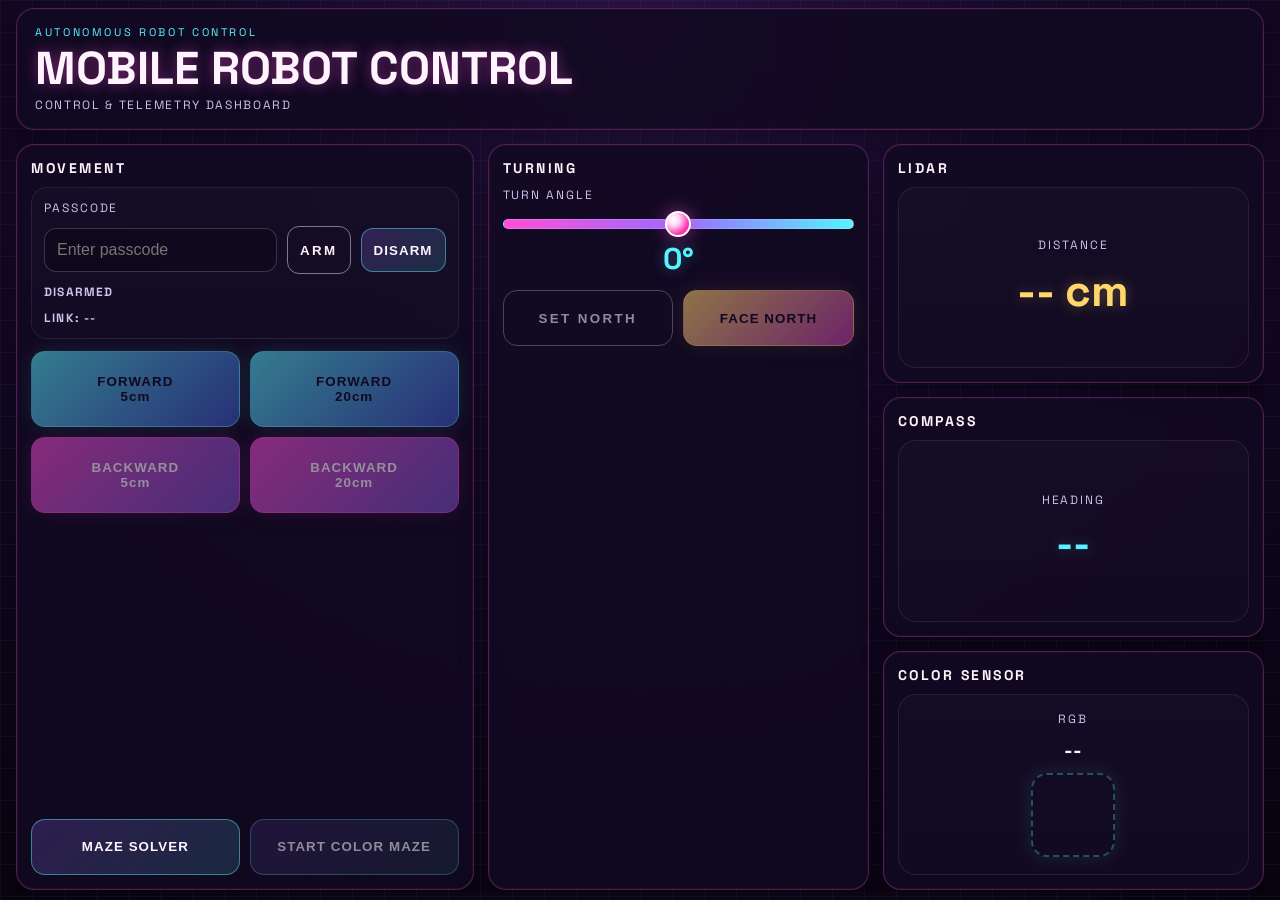
==== data/esp/index.html @ e4e3f755 "Reorganize data/esp UI and mapping JS into clear subfolders (common/pages + mapping core/scan/match/" ====
﻿<!DOCTYPE html>
<html lang="en">
  <head>
    <meta charset="UTF-8" />
    <title>Mobile Robot Control</title>
    <meta
      name="viewport"
      content="width=device-width, initial-scale=1, maximum-scale=1, user-scalable=no, viewport-fit=cover"
    />
    <link
      rel="icon"
      type="image/svg+xml"
      href="data:image/svg+xml,%3Csvg%20xmlns%3D%27http%3A%2F%2Fwww.w3.org%2F2000%2Fsvg%27%20viewBox%3D%270%200%20100%20100%27%3E%3Crect%20width%3D%27100%27%20height%3D%27100%27%20rx%3D%2720%27%20fill%3D%27%2307030f%27%2F%3E%3Ctext%20x%3D%2750%27%20y%3D%2764%27%20font-size%3D%2756%27%20text-anchor%3D%27middle%27%3E%F0%9F%A4%96%3C%2Ftext%3E%3C%2Fsvg%3E"
    />
    <link rel="stylesheet" type="text/css" href="style.css" />
    <script src="js/pages/script.js" defer></script>
  </head>
  <body>
    <div class="app">
      <header class="top">
        <div>
          <div class="tag">AUTONOMOUS ROBOT CONTROL</div>
          <h1>MOBILE ROBOT CONTROL</h1>
          <div class="sub">control & telemetry dashboard</div>
        </div>
      </header>

      <main class="grid">
        <section class="panel drive">
          <h2>Movement</h2>
          <div class="auth-panel">
            <div class="mini-label">PASSCODE</div>
            <div class="auth-row">
              <input
                id="passcodeInput"
                class="auth-input"
                type="password"
                inputmode="numeric"
                autocomplete="off"
                placeholder="Enter passcode"
              />
              <button class="button button-outline button-small" onclick="armRobot()">ARM</button>
              <button class="button button-secondary button-small" onclick="disarmRobot()">DISARM</button>
            </div>
            <div id="authStatus" class="auth-status">DISARMED</div>
            <div id="linkStatus" class="auth-status">LINK: --</div>
          </div>
          <div class="container">
            <button class="button fwd" data-requires-arm="1" onclick="forwards5()">FORWARD<br />5cm</button>
            <button class="button fwd" data-requires-arm="1" onclick="forwards20()">FORWARD<br />20cm</button>
            <button class="button back" data-requires-arm="1" onclick="backwards5()">BACKWARD<br />5cm</button>
            <button class="button back" data-requires-arm="1" onclick="backwards20()">BACKWARD<br />20cm</button>
          </div>
          <div class="utility-actions">
            <button class="button button-secondary" onclick="openMazeSolver()">MAZE SOLVER</button>
            <button class="button button-secondary" data-requires-arm="1" onclick="solveMaze()">START COLOR MAZE</button>
          </div>
        </section>

        <section class="panel turn">
          <h2>Turning</h2>
          <label class="label" for="compassSlider">Turn Angle</label>
          <input
            type="range"
            min="-360"
            max="360"
            step="5"
            id="compassSlider"
            oninput="updateCompass(this.value)"
            onchange="sendCompassValue(this.value)"
            value="0"
          />
          <div id="compassValue">0Â°</div>

          <div class="north-container">
            <button class="button button-outline" data-requires-arm="1" onclick="setNorth()">SET NORTH</button>
            <button class="button button-primary" data-requires-arm="1" onclick="faceNorth()">FACE NORTH</button>
          </div>
        </section>

        <section class="panel sensor">
          <h2>Lidar</h2>
          <div class="readout">
            <div class="mini-label">DISTANCE</div>
            <div id="lidarValue">-- cm</div>
            <div id="lidarWarning" class="warning hidden">Warning!</div>
          </div>
        </section>

        <section class="panel sensor">
          <h2>Compass</h2>
          <div class="readout">
            <div class="mini-label">HEADING</div>
            <div id="compassWebValue">--</div>
          </div>
        </section>

        <section class="panel sensor">
          <h2>Color Sensor</h2>
          <div class="readout">
            <div class="mini-label">RGB</div>
            <div id="colorValue">--</div>
            <div id="colorSwatch" class="color-swatch"></div>
          </div>
        </section>
      </main>
    </div>
  </body>
</html>
---- data/esp/style.css ----
@import url("https://fonts.googleapis.com/css2?family=Space+Grotesk:wght@400;600;700&display=swap");

:root {
  --bg1: #07030f;
  --bg2: #170a2b;
  --panel: rgba(18, 10, 34, 0.88);
  --line: rgba(255, 255, 255, 0.08);

  --pink: #ff4fd8;
  --hot: #ff2fa8;
  --cyan: #58f3ff;
  --purple: #9b6bff;
  --yellow: #ffd76a;
  --text: #fff4fd;
  --muted: #cfc2eb;
  --danger: #ff5f87;

  --gap: clamp(8px, 1.2vw, 14px);
  --pad: clamp(10px, 1.2vw, 14px);
  --radius: 18px;

  /* iOS safe areas */
  --safe-top: env(safe-area-inset-top, 0px);
  --safe-right: env(safe-area-inset-right, 0px);
  --safe-bottom: env(safe-area-inset-bottom, 0px);
  --safe-left: env(safe-area-inset-left, 0px);
}

* {
  box-sizing: border-box;
}

html,
body {
  margin: 0;
  min-height: 100%;
  font-family: "Space Grotesk", "Segoe UI", sans-serif;
  color: var(--text);
  -webkit-text-size-adjust: 100%;
  background:
    linear-gradient(rgba(255,255,255,.03) 1px, transparent 1px),
    linear-gradient(90deg, rgba(255,255,255,.03) 1px, transparent 1px),
    radial-gradient(circle at top, #2a1244 0%, var(--bg2) 35%, var(--bg1) 100%);
  background-size: 32px 32px, 32px 32px, auto;
  scrollbar-width: none; /* Firefox: hide page scrollbars */
}

body {
  overflow-x: hidden;
  min-height: 100svh;
  height: 100dvh;
  overflow-y: hidden; /* keep one scroll container (main grid) */
}
body::-webkit-scrollbar { width: 0; height: 0; } /* WebKit: hide page scrollbars */

/* Maze page: fixed one-screen dashboard (no page scroll). */
body.page-maze {
  height: 100dvh;
  min-height: 100svh;
  overflow: hidden;
}
body.page-maze .app {
  height: 100dvh;
  min-height: 100svh;
}

.app {
  width: calc(100vw - 16px);
  margin: 0 auto;
  padding:
    calc(8px + var(--safe-top))
    calc(8px + var(--safe-right))
    calc(8px + var(--safe-bottom))
    calc(8px + var(--safe-left));
  min-height: 100svh;
  height: 100%;
  display: flex;
  flex-direction: column;
}

.top,
.panel {
  background: var(--panel);
  border: 1px solid rgba(255, 79, 216, 0.28);
  border-radius: var(--radius);
  box-shadow:
    0 12px 28px rgba(0, 0, 0, 0.35),
    inset 0 0 0 1px rgba(255, 255, 255, 0.03);
  backdrop-filter: blur(8px);
}

.top {
  padding: 16px 18px;
  margin-bottom: var(--gap);
  position: relative;
  overflow: hidden;
}

.tag,
.sub,
h1,
h2 {
  margin: 0;
}

.tag {
  color: var(--cyan);
  font-size: 11px;
  letter-spacing: .24em;
  margin-bottom: 6px;
}

h1 {
  font-size: clamp(26px, 4.5vw, 46px);
  line-height: 1;
  text-shadow: 0 0 14px rgba(255, 79, 216, 0.45);
}

.sub {
  margin-top: 6px;
  color: var(--muted);
  text-transform: uppercase;
  letter-spacing: .14em;
  font-size: 12px;
}

.grid {
  flex: 1;
  min-height: 0;
  display: grid;
  gap: var(--gap);
  grid-template-columns: 1.2fr 1fr 1fr;
  grid-template-areas:
    "drive turn lidar"
    "drive turn compass"
    "drive turn color";
  grid-template-rows: repeat(3, minmax(0, 1fr));
  overflow: auto;
  -webkit-overflow-scrolling: touch;
  overscroll-behavior: contain;
  padding-bottom: 2px;
  scrollbar-width: none; /* Firefox: hide scrollbars */
}
.grid::-webkit-scrollbar { width: 0; height: 0; }

.drive { grid-area: drive; }
.turn { grid-area: turn; }
/* Main dashboard uses fixed panel ordering. Maze page assigns areas via explicit classes. */
.grid:not(.maze-grid) > .panel:nth-child(3) { grid-area: lidar; }
.grid:not(.maze-grid) > .panel:nth-child(4) { grid-area: compass; }
.grid:not(.maze-grid) > .panel:nth-child(5) { grid-area: color; }

.panel {
  padding: var(--pad);
  display: flex;
  flex-direction: column;
  min-height: 0;
  min-width: 0;
}

h2 {
  font-size: 14px;
  letter-spacing: .18em;
  text-transform: uppercase;
  color: var(--text);
  margin-bottom: 10px;
}

.container {
  display: grid;
  grid-template-columns: repeat(2, 1fr);
  gap: 10px;
}

.button {
  border: 0;
  cursor: pointer;
  color: white;
  font-weight: 800;
  letter-spacing: .08em;
  text-align: center;
  padding: 12px 12px;
  min-height: 76px;
  border-radius: 14px;
  display: flex;
  align-items: center;
  justify-content: center;
  gap: 6px;
  transition: transform .12s ease, box-shadow .12s ease, border-color .12s ease;
  box-shadow: 0 8px 16px rgba(0,0,0,.28);
}

.button:hover {
  transform: translateY(-2px);
}

.button:active {
  transform: scale(.98);
}

/* Short-lived action feedback (used by /maze). */
.button.is-flash-ok {
  background: linear-gradient(135deg, rgba(88,243,255,.95), rgba(155,107,255,.75));
  color: #12081f;
  border: 1px solid rgba(88,243,255,.75);
  box-shadow: 0 0 18px rgba(88,243,255,.25), 0 8px 16px rgba(0,0,0,.28);
}

.button.is-flash-fail {
  background: linear-gradient(135deg, rgba(255,95,135,.95), rgba(255,47,168,.75));
  color: #12081f;
  border: 1px solid rgba(255,95,135,.75);
  box-shadow: 0 0 18px rgba(255,95,135,.24), 0 8px 16px rgba(0,0,0,.28);
}

.button-small {
  min-height: 44px;
  padding: 10px 12px;
  border-radius: 12px;
  font-weight: 800;
}

button:disabled,
.is-disabled {
  opacity: 0.55;
  pointer-events: none;
}

.auth-panel {
  border: 1px solid var(--line);
  border-radius: 16px;
  padding: 12px;
  background: linear-gradient(180deg, rgba(255,255,255,.02), rgba(255,255,255,.01));
  margin-bottom: 12px;
}

.auth-row {
  display: grid;
  grid-template-columns: 1fr auto auto;
  gap: 10px;
  align-items: center;
  margin-top: 10px;
}

.auth-input {
  width: 100%;
  height: 44px;
  min-width: 0; /* allow grid to shrink on narrow screens (prevents overflow) */
  border-radius: 12px;
  border: 1px solid rgba(255,255,255,.18);
  background: rgba(0,0,0,.20);
  color: var(--text);
  padding: 0 12px;
  outline: none;
  font-size: 16px; /* iOS: prevent focus zoom */
  font-weight: 400; /* keep inputs consistent (not bold) */
}

.auth-input:focus {
  border-color: rgba(88,243,255,.55);
  box-shadow: 0 0 0 3px rgba(88,243,255,.14);
}

.tool-input {
  width: 100%;
  height: 36px;
  min-width: 0;
  border-radius: 12px;
  border: 1px solid rgba(255,255,255,.18);
  background: rgba(0,0,0,.20);
  color: var(--text);
  padding: 0 10px;
  outline: none;
  font-size: 16px; /* iOS: prevent focus zoom */
  font-weight: 400; /* match passcode input */
}

.tool-input:focus {
  border-color: rgba(88,243,255,.55);
  box-shadow: 0 0 0 3px rgba(88,243,255,.14);
}

.turret-tpr-row {
  grid-template-columns: 1fr 1fr auto;
  gap: 10px;
}

.auth-status {
  margin-top: 10px;
  font-weight: 800;
  letter-spacing: .10em;
  text-transform: uppercase;
  font-size: 12px;
  color: var(--muted);
}

.fwd {
  background: linear-gradient(135deg, rgba(88,243,255,.9), rgba(78,111,255,.7));
  color: #12081f;
  border: 1px solid rgba(88, 243, 255, 0.6);
  box-shadow: 0 0 18px rgba(88,243,255,.22), 0 8px 16px rgba(0,0,0,.28);
}

.back {
  background: linear-gradient(135deg, rgba(255,79,216,.9), rgba(155,107,255,.7));
  border: 1px solid rgba(255, 79, 216, 0.6);
  box-shadow: 0 0 18px rgba(255,79,216,.22), 0 8px 16px rgba(0,0,0,.28);
}

.label,
.mini-label {
  color: var(--muted);
  text-transform: uppercase;
  letter-spacing: .16em;
  font-size: 12px;
}

.label {
  display: block;
  margin-bottom: 10px;
}

#compassSlider {
  -webkit-appearance: none;
  appearance: none;
  width: 100%;
  background: transparent;
  margin: 6px 0 0;
}

#compassSlider::-webkit-slider-runnable-track {
  height: 10px;
  border-radius: 999px;
  background: linear-gradient(90deg, var(--pink), var(--purple), var(--cyan));
  border: 1px solid rgba(255,255,255,.16);
}

#compassSlider::-moz-range-track {
  height: 10px;
  border-radius: 999px;
  background: linear-gradient(90deg, var(--pink), var(--purple), var(--cyan));
  border: 1px solid rgba(255,255,255,.16);
}

#compassSlider::-webkit-slider-thumb {
  -webkit-appearance: none;
  appearance: none;
  width: 26px;
  height: 26px;
  margin-top: -9px;
  border-radius: 50%;
  border: 2px solid white;
  background: radial-gradient(circle at 30% 30%, white, #ffd7f3 28%, var(--hot) 70%);
  box-shadow: 0 0 18px rgba(255,79,216,.5);
}

#compassSlider::-moz-range-thumb {
  width: 26px;
  height: 26px;
  border-radius: 50%;
  border: 2px solid white;
  background: radial-gradient(circle at 30% 30%, white, #ffd7f3 28%, var(--hot) 70%);
  box-shadow: 0 0 18px rgba(255,79,216,.5);
}

#compassValue,
#lidarValue,
#compassWebValue,
#colorValue {
  font-weight: 900;
  text-align: center;
}

#compassValue {
  font-size: 30px;
  color: var(--cyan);
  margin-top: 10px;
  text-shadow: 0 0 14px rgba(88,243,255,.35);
}

.north-container {
  display: grid;
  grid-template-columns: 1fr 1fr;
  align-items: stretch;
  gap: 10px;
  margin-top: 12px;
}

.north-container .button {
  width: 100%;
  min-height: 56px;
  padding: 12px 14px;
}

.button-primary {
  background: linear-gradient(135deg, rgba(255,215,106,.95), rgba(255,79,216,.70));
  color: #12081f;
  border: 1px solid rgba(255,215,106,.55);
  box-shadow:
    0 0 18px rgba(255,215,106,.18),
    0 8px 16px rgba(0,0,0,.28);
}

.readout {
  flex: 1;
  min-height: 0;
  display: flex;
  flex-direction: column;
  justify-content: center;
  align-items: center;
  gap: 10px;
  border: 1px solid var(--line);
  border-radius: 18px;
  background: linear-gradient(180deg, rgba(255,255,255,.02), rgba(255,255,255,.01));
  padding: 14px;
  max-width: 100%;
  min-width: 0;
}

.readout-compact {
  flex: 0 0 auto;
  min-height: 0;
  padding: 12px;
  width: 100%;
}

.debug-status {
  margin-top: 10px;
  padding: 10px 12px;
  border-radius: 14px;
  border: 1px solid var(--line);
  background: linear-gradient(180deg, rgba(255,255,255,.02), rgba(255,255,255,.01));
  color: var(--text);
  font: 12px/1.35 ui-monospace, SFMono-Regular, Menlo, Monaco, Consolas, "Liberation Mono", "Courier New", monospace;
  white-space: pre-wrap;
  max-width: 100%;
}

#encCalValue,
#turretCalValue {
  max-width: 100%;
  overflow: hidden;
  text-overflow: ellipsis;
  white-space: nowrap;
  font-size: 18px;
  letter-spacing: 0.08em;
  text-align: center;
}

#lidarValue {
  font-size: clamp(32px, 4vw, 44px);
  color: var(--yellow);
  text-shadow: 0 0 14px rgba(255,215,106,.3);
}

#compassWebValue {
  font-size: clamp(28px, 3.5vw, 40px);
  color: var(--cyan);
  text-shadow: 0 0 14px rgba(88,243,255,.3);
}

#colorValue {
  font-size: 20px;
  color: var(--text);
}

.color-swatch {
  width: 84px;
  height: 84px;
  border-radius: 16px;
  border: 2px solid rgba(88,243,255,.4);
  background: rgb(0, 0, 0);
  box-shadow: 0 0 18px rgba(88,243,255,.16);
}

.color-swatch.is-empty {
  background: transparent;
  border-style: dashed;
  opacity: 0.75;
}

.warning {
  padding: 7px 12px;
  border-radius: 999px;
  color: white;
  background: rgba(255,95,135,.18);
  border: 1px solid rgba(255,95,135,.7);
  font-weight: 800;
}

.hidden {
  display: none;
}

@media (max-width: 980px) {
  .grid {
    grid-template-columns: 1fr 1fr;
    grid-template-areas:
      "drive turn"
      "lidar compass"
      "color color";
    grid-template-rows: repeat(3, minmax(0, 1fr));
  }

  .maze-grid {
    grid-template-columns: 1fr;
    grid-template-areas:
      "map"
      "side";
    /* Keep map visible, and let the sidebar take remaining height and scroll. */
    grid-template-rows: minmax(260px, 55vh) minmax(0, 1fr);
  }
}

@media (max-width: 680px) {
  body {
    overflow-y: auto; /* allow natural page scroll on small screens */
  }
  body.page-maze {
    height: auto;
    min-height: 100svh;
    overflow-y: auto;
  }
  body.page-maze .app {
    height: auto;
    min-height: 100svh;
  }

  .app {
    height: auto;
  }

  .grid {
    flex: 0 0 auto;
    min-height: auto;
    overflow: visible;
    grid-template-columns: 1fr;
    grid-template-areas:
      "drive"
      "turn"
      "lidar"
      "compass"
      "color";
    grid-template-rows: none;
  }

  .container {
    grid-template-columns: 1fr 1fr;
  }

  .panel {
    padding: 12px;
  }

  .north-container {
    grid-template-columns: 1fr;
  }

  .utility-actions {
    grid-template-columns: 1fr;
  }

  .auth-row {
    grid-template-columns: 1fr;
  }

  .maze-grid {
    grid-template-columns: 1fr;
    grid-template-areas:
      "map"
      "side";
    grid-template-rows: minmax(240px, 52vh) minmax(0, 1fr);
  }
}

@media (max-width: 480px) {
  .app {
    width: calc(100vw - 10px);
    padding:
      calc(6px + var(--safe-top))
      calc(6px + var(--safe-right))
      calc(6px + var(--safe-bottom))
      calc(6px + var(--safe-left));
  }

  .container {
    grid-template-columns: 1fr;
  }

  .button {
    min-height: 68px;
    border-radius: 12px;
  }

  .readout {
    min-height: 140px;
  }
}

.button-outline {
  min-height: 48px;
  border: 1px solid rgba(255, 255, 255, 0.45);
  background: transparent;
  color: var(--text);
  letter-spacing: .18em;
  box-shadow: none;
}

.button-outline:hover {
  box-shadow: 0 0 12px rgba(255, 255, 255, 0.2);
}

/* Utility actions (Maze / Logout) */
.utility-actions {
  margin-top: auto;
  display: grid;
  grid-template-columns: 1fr 1fr;
  gap: 10px;
}

.utility-actions .button {
  width: 100%;
  min-height: 56px;
  padding: 12px 14px;
}

.utility-full {
  grid-column: 1 / -1;
}

.button-secondary {
  background: linear-gradient(135deg, rgba(155,107,255,.22), rgba(88,243,255,.14));
  border: 1px solid rgba(88, 243, 255, 0.45);
  color: var(--text);
  box-shadow: none;
}

.button-secondary:hover {
  box-shadow: 0 0 16px rgba(88,243,255,.14);
}

.button-danger {
  background: linear-gradient(135deg, rgba(255,95,135,.25), rgba(255,47,168,.14));
  border: 1px solid rgba(255,95,135,.65);
  color: var(--text);
  box-shadow: none;
}

.button-danger:hover {
  box-shadow: 0 0 16px rgba(255,95,135,.16);
}

/* Maze page layout */
/* /maze ground-up dashboard layout (isolated from .grid/.maze-grid rules) */
body.page-maze .maze-topbar {
  padding: 10px 12px;
  display: grid;
  grid-template-columns: minmax(0, 1fr) auto minmax(0, 1fr);
  gap: 12px;
  align-items: center;
}
body.page-maze .maze-topbar-left {
  min-width: 0;
}
body.page-maze .maze-topbar-mid {
  display: flex;
  flex-direction: column;
  align-items: center;
  gap: 4px;
  min-width: 0;
}
body.page-maze .maze-topbar-mid #autoStatus {
  font-weight: 900;
  letter-spacing: .06em;
  white-space: nowrap;
}
body.page-maze .maze-topbar-right {
  display: flex;
  justify-content: flex-end;
  align-items: center;
  gap: 10px;
  flex-wrap: wrap;
  min-width: 0;
}

body.page-maze h1 {
  font-size: clamp(18px, 2.8vw, 30px);
}

body.page-maze .tag {
  margin-bottom: 4px;
}

body.page-maze .maze2 {
  flex: 1;
  min-height: 0;
  display: grid;
  gap: 8px;
  overflow: hidden;
  grid-template-columns: minmax(280px, 340px) minmax(0, 1fr) minmax(260px, 320px);
  grid-template-rows: minmax(0, 1fr) auto;
  grid-template-areas:
    "run map sensors"
    "tools map sensors";
}

body.page-maze .maze2 > .panel {
  min-width: 0;
  min-height: 0;
  padding: 10px;
}

body.page-maze .maze2-run { grid-area: run; }
body.page-maze .maze2-map { grid-area: map; }
body.page-maze .maze2-sensors {
  grid-area: sensors;
  display: grid;
  gap: 8px;
  min-width: 0;
  min-height: 0;
  grid-template-rows: auto minmax(0, 1fr);
}
body.page-maze .maze2-tools {
  grid-area: tools;
  display: grid;
  gap: 8px;
  min-width: 0;
  min-height: 0;
}

/* Wrapper that becomes a scrollable stack on small screens, but is layout-neutral on desktop. */
body.page-maze .maze2-stack {
  display: contents;
}

body.page-maze .deck-head {
  display: flex;
  align-items: center;
  justify-content: space-between;
  gap: 8px;
  padding: 0;
  margin-bottom: 8px;
  border-bottom: 1px solid rgba(255,255,255,.06);
  padding-bottom: 6px;
}

body.page-maze .deck-title {
  font-weight: 900;
  letter-spacing: .14em;
  text-transform: uppercase;
  font-size: 12px;
  color: var(--muted);
}

body.page-maze .deck-body {
  display: grid;
  gap: 8px;
  min-width: 0;
}

body.page-maze .run-actions {
  display: grid;
  grid-template-columns: 1fr 1fr;
  gap: 8px;
}

body.page-maze .run-meta {
  display: flex;
  align-items: center;
  justify-content: space-between;
  gap: 8px;
  flex-wrap: wrap;
  min-width: 0;
}

body.page-maze .maze2-map {
  display: flex;
  flex-direction: column;
  min-height: 0;
}

body.page-maze .map-viewport {
  margin-top: 6px;
  border: 1px solid rgba(203,215,255,.14);
  border-radius: 14px;
  overflow: hidden;
  background: radial-gradient(1200px 500px at 20% 0%, rgba(88,243,255,.12), transparent 55%),
              radial-gradient(900px 600px at 90% 100%, rgba(255,95,135,.10), transparent 55%),
              rgba(7,3,15,.35);
  padding: 6px;
  flex: 1;
  min-height: 0;
  display: flex;
  align-items: center;
  justify-content: center;
}

body.page-maze .maze2-map #mapCanvas {
  max-width: 100%;
  max-height: 100%;
  width: 100%;
  height: auto;
}

body.page-maze .map-head-right {
  display: flex;
  flex-direction: column;
  align-items: flex-end;
  gap: 4px;
  min-width: 0;
}

body.page-maze .status-pill {
  padding: 6px 10px;
  border-radius: 999px;
  border: 1px solid rgba(255,255,255,.14);
  background: rgba(0,0,0,.18);
  color: var(--text);
  font-weight: 800;
  letter-spacing: .06em;
  font-size: 12px;
  max-width: none;
  overflow: visible;
  text-overflow: clip;
  white-space: nowrap;
}

body.page-maze .telemetry {
  grid-template-columns: 1fr;
}

body.page-maze .sensor-status {
  display: grid;
  gap: 6px;
  min-width: 0;
}

body.page-maze #lidarValue {
  font-size: clamp(18px, 2.2vw, 26px);
}
body.page-maze #compassWebValue {
  font-size: clamp(16px, 2.0vw, 22px);
}
body.page-maze #colorValue {
  font-size: 15px;
}
body.page-maze .color-swatch {
  width: 44px;
  height: 44px;
  border-radius: 12px;
}

body.page-maze .maze2-tools .tool-row {
  display: flex;
  flex-wrap: wrap;
  gap: 8px;
  align-items: center;
}

body.page-maze .maze2-tools .tool-row-fill {
  flex-wrap: nowrap;
  align-items: stretch;
}

body.page-maze .maze2-tools .tool-row-fill > .button {
  flex: 1 1 0;
  min-width: 0;
  white-space: nowrap;
}

body.page-maze .maze2-tools .turret-tpr-row {
  display: grid;
  grid-template-columns: 1fr 1fr;
  gap: 8px;
  align-items: center;
}

body.page-maze .maze2-tools .turret-tpr-actions {
  justify-content: flex-end;
}

body.page-maze .maze2-tools .tool-section {
  display: grid;
  gap: 8px;
  min-width: 0;
}

body.page-maze .maze2-tools .tool-section-title {
  letter-spacing: .10em;
}

body.page-maze .maze2-tools .tool-divider {
  height: 1px;
  background: rgba(255,255,255,.06);
  margin: 2px 0;
}
body.page-maze .maze2-tools .tool-wide {
  flex-direction: column;
  align-items: stretch;
}
body.page-maze .maze2-tools .readout-inline {
  display: flex;
  flex-direction: row;
  align-items: center;
  justify-content: space-between;
  gap: 8px;
}

body.page-maze .maze2-status .debug-status-compact {
  max-height: 160px;
}
body.page-maze .maze2-status .debug-log pre {
  max-height: 220px;
}

@media (max-width: 980px) {
  body.page-maze {
    height: auto;
    min-height: 100svh;
    overflow-y: auto;
  }
  body.page-maze .app {
    height: auto;
    min-height: 100svh;
  }
  body.page-maze .maze2 {
    display: flex;
    flex-direction: column;
    gap: 8px;
    overflow: visible;
  }
  body.page-maze .maze2-stack {
    display: flex;
    flex-direction: column;
    gap: 8px;
    min-height: 0;
    overflow: visible;
  }
  body.page-maze .telemetry {
    grid-template-columns: 1fr;
  }
  body.page-maze .tele-color {
    grid-column: auto;
  }
  /* Prevent the Map panel from overflowing/covering the stack on tablets/phones. */
  body.page-maze .map-viewport {
    flex: 0 0 auto;
    height: clamp(260px, 55vh, 560px);
    max-height: 70vh;
    box-sizing: border-box;
  }
  body.page-maze .maze2-map #mapCanvas {
    width: auto;
    height: auto;
    max-width: calc(100% - 16px);
    max-height: calc(100% - 16px);
  }
}

/* Tablet layout: RUN full-width, then 2-up panels. */
@media (min-width: 721px) and (max-width: 980px) {
  body.page-maze .maze2-stack {
    display: grid;
    grid-template-columns: minmax(0, 1fr) minmax(0, 1fr);
    gap: 8px;
    align-content: start;
  }
  /* Flatten wrappers so we get 4 independent boxes: Sensors, Status, Turret, Motor Encoders. */
  body.page-maze .maze2-sensors {
    display: contents;
  }
  body.page-maze .maze2-tools {
    display: contents;
  }
}

/* Phone layout: avoid any grid height/overflow interactions; use natural flow. */
@media (max-width: 720px) {
  body.page-maze .maze2 {
    display: flex;
    flex-direction: column;
    gap: 8px;
    overflow: visible;
  }
  body.page-maze .maze2-stack {
    display: flex;
    flex-direction: column;
    gap: 8px;
    min-height: auto;
    overflow: visible;
  }
  body.page-maze .map-viewport {
    flex: 0 0 auto;
    min-height: 320px;
    max-height: 72vh;
    height: 60vh;
    box-sizing: border-box;
    align-items: center;
    justify-content: center;
  }
  body.page-maze .maze2-map #mapCanvas {
    width: auto;
    height: auto;
    max-width: calc(100% - 16px);
    max-height: calc(100% - 16px);
    display: block;
  }
}

.map-head {
  display: flex;
  align-items: flex-start;
  justify-content: space-between;
  gap: 12px;
}

.map-canvas-wrap {
  margin-top: 12px;
  border: 1px solid rgba(203,215,255,.14);
  border-radius: 14px;
  overflow: hidden;
  background: radial-gradient(1200px 500px at 20% 0%, rgba(88,243,255,.12), transparent 55%),
              radial-gradient(900px 600px at 90% 100%, rgba(255,95,135,.10), transparent 55%),
              rgba(7,3,15,.35);
  flex: 1;
  min-height: 0;
  display: grid;
  place-items: center;
  padding: 8px;
}

#mapCanvas {
  display: block;
  max-width: 100%;
  max-height: 100%;
  width: 100%;
  height: 100%;
  object-fit: contain;
}

.map-foot {
  margin-top: 10px;
  display: grid;
  grid-template-columns: auto 1fr;
  gap: 10px;
  align-items: center;
  min-width: 0;
}

/* Compact sidebar */
.maze-side {
  min-width: 0;
  min-height: 0;
  display: flex;
  flex-direction: column;
  gap: 10px;
  overflow: auto;
  overscroll-behavior: contain;
  scrollbar-width: none;
}
.maze-side::-webkit-scrollbar { width: 0; height: 0; }

.side-top {
  display: flex;
  align-items: center;
  justify-content: space-between;
  gap: 10px;
}

.page-maze .top {
  padding: 12px 14px;
}
.page-maze h1 {
  font-size: clamp(20px, 3.2vw, 34px);
}
.page-maze .sub {
  font-size: 11px;
}

.page-maze h2 {
  margin-bottom: 8px;
}

.page-maze .panel {
  padding: 12px;
}

.page-maze .button {
  min-height: 44px;
  padding: 10px 12px;
  border-radius: 12px;
  letter-spacing: .14em;
}

.auth-panel-compact {
  margin-bottom: 0;
  padding: 10px;
}

.auth-slim {
  display: flex;
  align-items: center;
  justify-content: space-between;
  gap: 10px;
  flex-wrap: wrap;
}

.side-actions {
  display: grid;
  grid-template-columns: 1fr 1fr;
  gap: 10px;
  align-items: stretch;
}

.readout-inline {
  grid-column: 1 / -1;
  display: flex;
  flex-direction: row;
  align-items: center;
  justify-content: space-between;
  gap: 10px;
}

.telemetry {
  display: grid;
  grid-template-columns: 1fr 1fr;
  gap: 10px;
  min-width: 0;
}

.tele-item {
  border: 1px solid var(--line);
  border-radius: 14px;
  background: linear-gradient(180deg, rgba(255,255,255,.02), rgba(255,255,255,.01));
  padding: 10px;
  min-width: 0;
  display: flex;
  flex-direction: column;
  gap: 8px;
  align-items: center;
  justify-content: center;
  width: 100%;
}

.tele-color {
  grid-column: 1 / -1;
  flex-direction: row;
  justify-content: space-between;
  align-items: center;
}

.page-maze #lidarValue,
.page-maze #compassWebValue,
.page-maze #colorValue {
  font-weight: 900;
  text-align: center;
}

.page-maze #lidarValue {
  font-size: clamp(20px, 2.6vw, 28px);
}
.page-maze #compassWebValue {
  font-size: clamp(18px, 2.2vw, 24px);
}
.page-maze #colorValue {
  font-size: 16px;
}

.page-maze .color-swatch {
  width: 44px;
  height: 44px;
  border-radius: 12px;
}

.debug-status-compact {
  margin-top: 0;
  padding: 8px 10px;
  border-radius: 12px;
  font-size: 11px;
  line-height: 1.25;
  max-height: 140px;
  overflow: auto;
}

/* Decks (right column) */
.deck {
  border: 1px solid var(--line);
  border-radius: 14px;
  background: linear-gradient(180deg, rgba(255,255,255,.02), rgba(255,255,255,.01));
  overflow: hidden;
  min-width: 0;
}

.deck-head {
  display: flex;
  align-items: center;
  justify-content: space-between;
  gap: 10px;
  padding: 10px 12px 8px;
  border-bottom: 1px solid rgba(255,255,255,.06);
}

.deck-title {
  font-weight: 900;
  letter-spacing: .14em;
  text-transform: uppercase;
  font-size: 12px;
  color: var(--muted);
}

.deck-kv {
  min-width: 0;
  display: flex;
  justify-content: flex-end;
}

.deck-body {
  padding: 10px 12px 12px;
  display: grid;
  gap: 10px;
  min-width: 0;
}

.run-row {
  display: flex;
  align-items: center;
  justify-content: space-between;
  gap: 10px;
  flex-wrap: wrap;
}

.run-actions {
  display: grid;
  grid-template-columns: 1fr 1fr;
  gap: 10px;
}

.run-now {
  border: 1px solid rgba(255,255,255,.06);
  border-radius: 12px;
  padding: 10px 12px;
  display: flex;
  align-items: center;
  justify-content: space-between;
  gap: 10px;
}

.run-now #autoStatus {
  font-weight: 900;
  letter-spacing: .06em;
  text-transform: lowercase;
  overflow: hidden;
  text-overflow: ellipsis;
  white-space: nowrap;
}

.tool-row {
  display: flex;
  flex-wrap: wrap;
  gap: 10px;
  align-items: center;
}

.tool-wide {
  flex-direction: column;
  align-items: stretch;
}

.tool-wide .readout-inline {
  width: 100%;
}

.deck-logs .debug-status-compact {
  max-height: 180px;
}

.deck-logs details.debug-log > summary {
  cursor: pointer;
  list-style: none;
  font-weight: 900;
  letter-spacing: .14em;
  text-transform: uppercase;
  font-size: 12px;
  color: var(--muted);
  padding: 8px 0 0;
}

.deck-logs details.debug-log > summary::-webkit-details-marker { display: none; }

.deck-logs details.debug-log[open] > summary {
  padding-bottom: 6px;
}

.deck-logs details.debug-log pre {
  max-height: 220px;
}

/* Keep the last deck anchored low when there's room, but allow scrolling when not. */
.deck-logs {
  margin-top: auto;
}

/* Override old "advanced drawer" styles (no longer used) */
.advanced {
  border: 1px solid var(--line);
  border-radius: 14px;
  background: linear-gradient(180deg, rgba(255,255,255,.02), rgba(255,255,255,.01));
  overflow: hidden;
}

.advanced > summary {
  cursor: pointer;
  padding: 10px 12px;
  list-style: none;
  font-weight: 800;
  letter-spacing: .14em;
  text-transform: uppercase;
  font-size: 12px;
  color: var(--muted);
}

.advanced > summary::-webkit-details-marker { display: none; }

.advanced-body {
  padding: 10px 12px 12px;
  display: grid;
  gap: 12px;
  max-height: 42vh;
  overflow: auto;
}

.adv-block {
  display: grid;
  gap: 8px;
  min-width: 0;
}

.adv-row {
  display: flex;
  flex-wrap: wrap;
  gap: 10px;
  align-items: center;
}

/* Turret calibration button layout */
.turret-actions {
  min-width: 0;
}
.turret-btn-grid {
  display: grid;
  grid-template-columns: repeat(2, minmax(0, 1fr));
  gap: 10px;
  min-width: 0;
}
.turret-btn-grid .button {
  min-width: 0;
  min-height: 52px;
}
.turret-btn-grid .turret-zero {
  grid-column: 1 / -1;
}

@media (max-width: 420px) {
  .turret-btn-grid {
    grid-template-columns: 1fr;
  }
  .turret-btn-grid .turret-zero {
    grid-column: auto;
  }
}

@media (max-width: 680px) {
  .telemetry {
    grid-template-columns: 1fr;
  }
  .tele-color {
    grid-column: auto;
  }
}
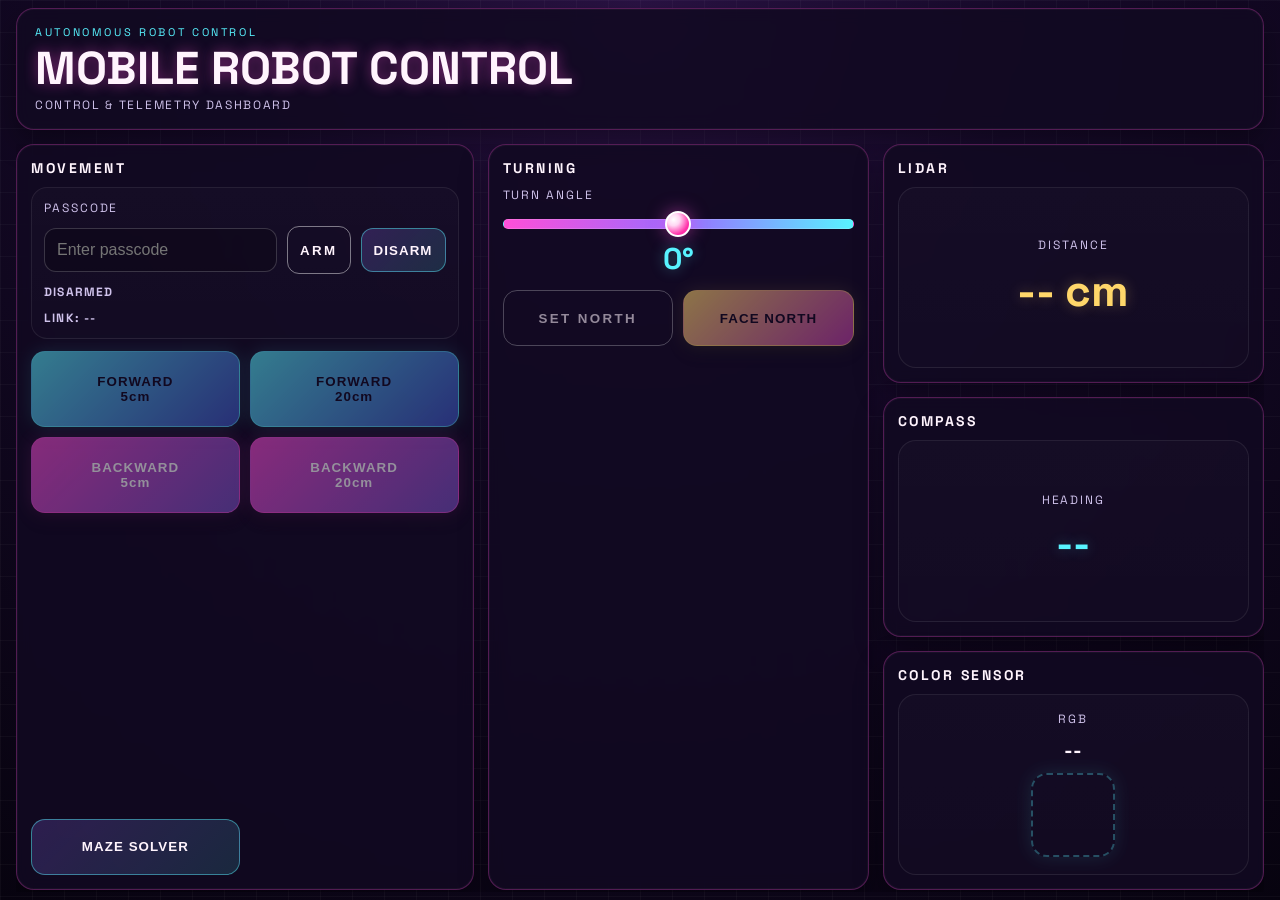
==== commit 3a6be823: "Remove legacy color-based color_maze task and its /maze POST trigger (Mega UART Maze command + UI bu" ====
--- a/data/esp/index.html
+++ b/data/esp/index.html
@@ -53,7 +53,6 @@
           </div>
           <div class="utility-actions">
             <button class="button button-secondary" onclick="openMazeSolver()">MAZE SOLVER</button>
-            <button class="button button-secondary" data-requires-arm="1" onclick="solveMaze()">START COLOR MAZE</button>
           </div>
         </section>
 
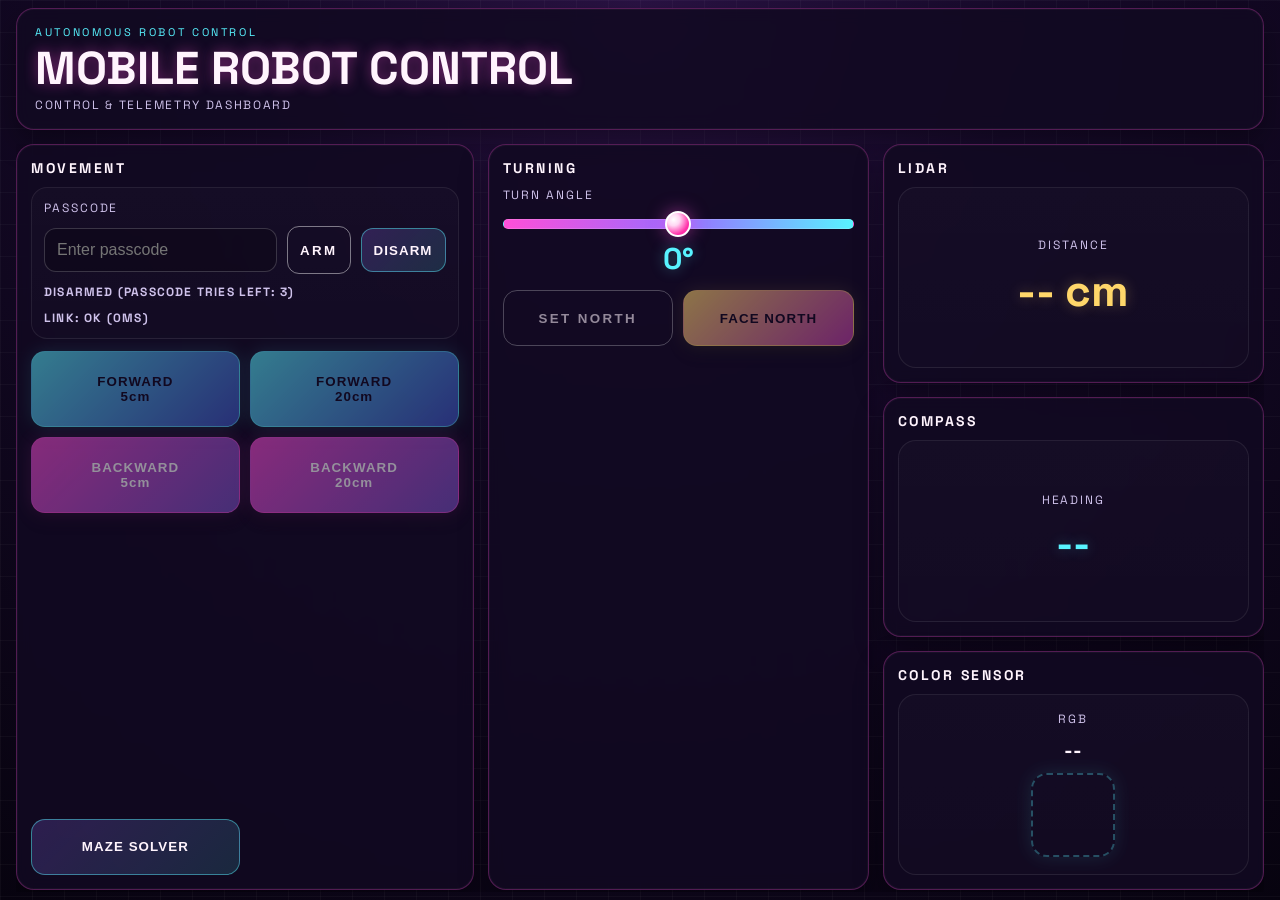
==== commit e6102f44: "Clean ESP web API by removing unused legacy sensor/auth/status endpoints and old /script.js + /maze." ====
--- a/data/esp/index.html
+++ b/data/esp/index.html
@@ -13,6 +13,10 @@
       href="data:image/svg+xml,%3Csvg%20xmlns%3D%27http%3A%2F%2Fwww.w3.org%2F2000%2Fsvg%27%20viewBox%3D%270%200%20100%20100%27%3E%3Crect%20width%3D%27100%27%20height%3D%27100%27%20rx%3D%2720%27%20fill%3D%27%2307030f%27%2F%3E%3Ctext%20x%3D%2750%27%20y%3D%2764%27%20font-size%3D%2756%27%20text-anchor%3D%27middle%27%3E%F0%9F%A4%96%3C%2Ftext%3E%3C%2Fsvg%3E"
     />
     <link rel="stylesheet" type="text/css" href="style.css" />
+    <script src="js/common/netgate.js" defer></script>
+    <script src="js/common/comms/store.js" defer></script>
+    <script src="js/common/comms/telemetry_manager.js" defer></script>
+    <script src="js/common/comms/orchestrator.js" defer></script>
     <script src="js/pages/script.js" defer></script>
   </head>
   <body>
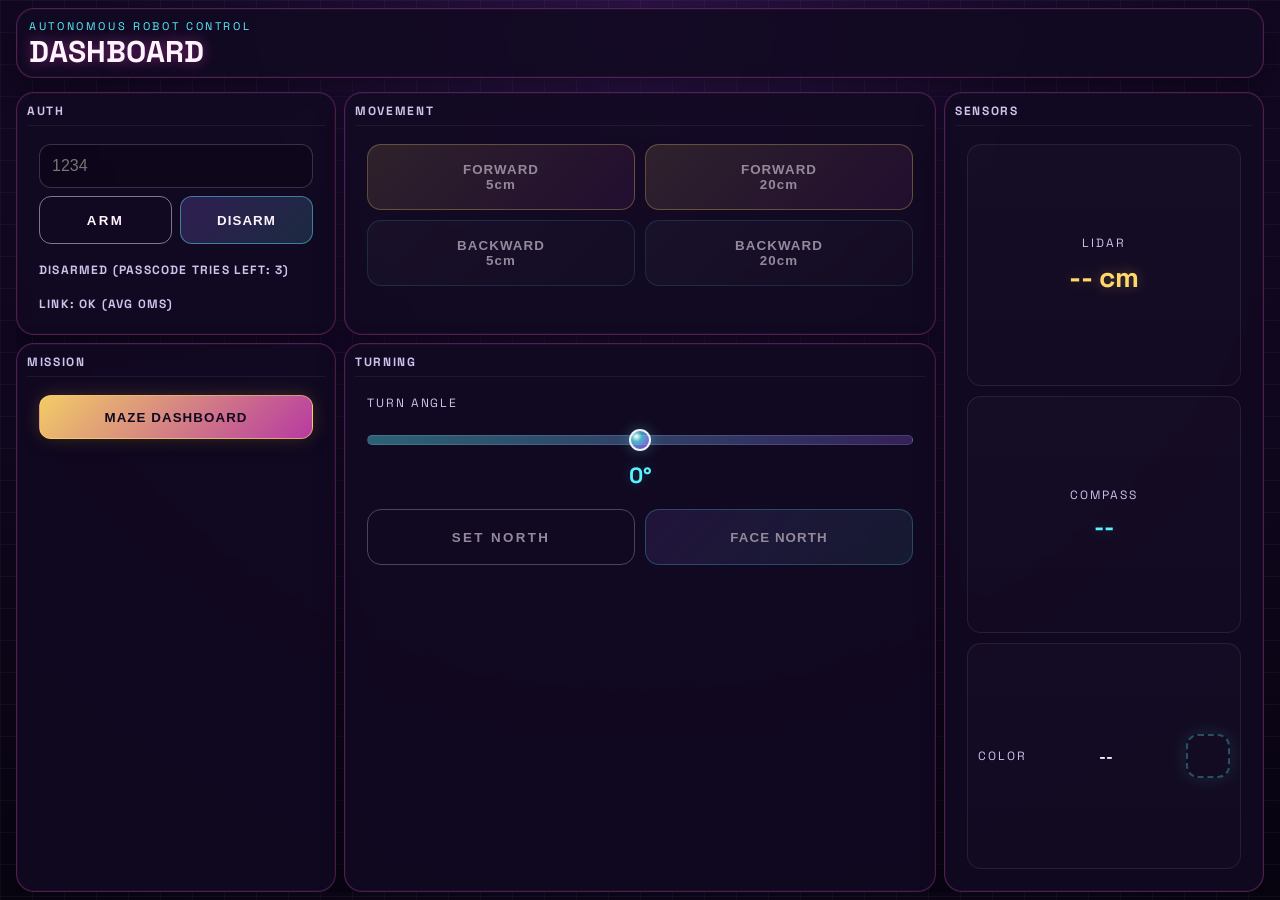
==== commit b1a98611: "Redesign the main / dashboard to match the /maze synthwave UI (Auth + Mission + Controls + Sensors l" ====
--- a/data/esp/index.html
+++ b/data/esp/index.html
@@ -19,91 +19,110 @@
     <script src="js/common/comms/orchestrator.js" defer></script>
     <script src="js/pages/script.js" defer></script>
   </head>
-  <body>
+  <body class="page-dash">
     <div class="app">
-      <header class="top">
+      <header class="top dash-topbar">
         <div>
           <div class="tag">AUTONOMOUS ROBOT CONTROL</div>
-          <h1>MOBILE ROBOT CONTROL</h1>
-          <div class="sub">control & telemetry dashboard</div>
+          <h1>DASHBOARD</h1>
         </div>
       </header>
 
-      <main class="grid">
-        <section class="panel drive">
-          <h2>Movement</h2>
-          <div class="auth-panel">
-            <div class="mini-label">PASSCODE</div>
-            <div class="auth-row">
+      <main class="dash2">
+        <section class="panel dash2-auth">
+          <div class="deck-head">
+            <div class="deck-title">Auth</div>
+          </div>
+          <div class="deck-body">
+            <div class="auth-form">
               <input
                 id="passcodeInput"
                 class="auth-input"
                 type="password"
                 inputmode="numeric"
                 autocomplete="off"
-                placeholder="Enter passcode"
+                placeholder="1234"
               />
-              <button class="button button-outline button-small" onclick="armRobot()">ARM</button>
-              <button class="button button-secondary button-small" onclick="disarmRobot()">DISARM</button>
+              <div class="auth-buttons">
+                <button class="button button-outline button-small" onclick="armRobot()">ARM</button>
+                <button class="button button-secondary button-small" onclick="disarmRobot()">DISARM</button>
+              </div>
             </div>
-            <div id="authStatus" class="auth-status">DISARMED</div>
-            <div id="linkStatus" class="auth-status">LINK: --</div>
-          </div>
-          <div class="container">
-            <button class="button fwd" data-requires-arm="1" onclick="forwards5()">FORWARD<br />5cm</button>
-            <button class="button fwd" data-requires-arm="1" onclick="forwards20()">FORWARD<br />20cm</button>
-            <button class="button back" data-requires-arm="1" onclick="backwards5()">BACKWARD<br />5cm</button>
-            <button class="button back" data-requires-arm="1" onclick="backwards20()">BACKWARD<br />20cm</button>
-          </div>
-          <div class="utility-actions">
-            <button class="button button-secondary" onclick="openMazeSolver()">MAZE SOLVER</button>
+            <div class="auth-meta">
+              <div id="authStatus" class="auth-status">DISARMED</div>
+              <div id="linkStatus" class="auth-status">LINK: --</div>
+            </div>
           </div>
         </section>
 
-        <section class="panel turn">
-          <h2>Turning</h2>
-          <label class="label" for="compassSlider">Turn Angle</label>
-          <input
-            type="range"
-            min="-360"
-            max="360"
-            step="5"
-            id="compassSlider"
-            oninput="updateCompass(this.value)"
-            onchange="sendCompassValue(this.value)"
-            value="0"
-          />
-          <div id="compassValue">0Â°</div>
-
-          <div class="north-container">
-            <button class="button button-outline" data-requires-arm="1" onclick="setNorth()">SET NORTH</button>
-            <button class="button button-primary" data-requires-arm="1" onclick="faceNorth()">FACE NORTH</button>
+        <section class="panel dash2-mission">
+          <div class="deck-head">
+            <div class="deck-title">Mission</div>
+          </div>
+          <div class="deck-body">
+            <button class="button button-primary button-small" onclick="openMazeSolver()">MAZE DASHBOARD</button>
           </div>
         </section>
 
-        <section class="panel sensor">
-          <h2>Lidar</h2>
-          <div class="readout">
-            <div class="mini-label">DISTANCE</div>
-            <div id="lidarValue">-- cm</div>
-            <div id="lidarWarning" class="warning hidden">Warning!</div>
+        <section class="panel dash2-drive">
+          <div class="deck-head">
+            <div class="deck-title">Movement</div>
+          </div>
+          <div class="deck-body">
+            <div class="container">
+              <button class="button fwd" data-requires-arm="1" onclick="forwards5()">FORWARD<br />5cm</button>
+              <button class="button fwd" data-requires-arm="1" onclick="forwards20()">FORWARD<br />20cm</button>
+              <button class="button back" data-requires-arm="1" onclick="backwards5()">BACKWARD<br />5cm</button>
+              <button class="button back" data-requires-arm="1" onclick="backwards20()">BACKWARD<br />20cm</button>
+            </div>
           </div>
         </section>
 
-        <section class="panel sensor">
-          <h2>Compass</h2>
-          <div class="readout">
-            <div class="mini-label">HEADING</div>
-            <div id="compassWebValue">--</div>
+        <section class="panel dash2-turn">
+          <div class="deck-head">
+            <div class="deck-title">Turning</div>
+          </div>
+          <div class="deck-body">
+            <label class="label" for="compassSlider">Turn Angle</label>
+            <input
+              type="range"
+              min="-360"
+              max="360"
+              step="5"
+              id="compassSlider"
+              oninput="updateCompass(this.value)"
+              onchange="sendCompassValue(this.value)"
+              value="0"
+            />
+            <div id="compassValue">0°</div>
+            <div class="north-container">
+              <button class="button button-outline" data-requires-arm="1" onclick="setNorth()">SET NORTH</button>
+              <button class="button button-secondary" data-requires-arm="1" onclick="faceNorth()">FACE NORTH</button>
+            </div>
           </div>
         </section>
 
-        <section class="panel sensor">
-          <h2>Color Sensor</h2>
-          <div class="readout">
-            <div class="mini-label">RGB</div>
-            <div id="colorValue">--</div>
-            <div id="colorSwatch" class="color-swatch"></div>
+        <section class="panel dash2-sensors">
+          <div class="deck-head">
+            <div class="deck-title">Sensors</div>
+          </div>
+          <div class="deck-body">
+            <div class="telemetry">
+              <div class="tele-item">
+                <div class="mini-label">LIDAR</div>
+                <div id="lidarValue">-- cm</div>
+                <div id="lidarWarning" class="warning hidden">Warning!</div>
+              </div>
+              <div class="tele-item">
+                <div class="mini-label">COMPASS</div>
+                <div id="compassWebValue">--</div>
+              </div>
+              <div class="tele-item tele-color">
+                <div class="mini-label">COLOR</div>
+                <div id="colorValue">--</div>
+                <div id="colorSwatch" class="color-swatch"></div>
+              </div>
+            </div>
           </div>
         </section>
       </main>
--- a/data/esp/style.css
+++ b/data/esp/style.css
@@ -64,6 +64,17 @@
   min-height: 100svh;
 }
 
+/* Main dashboard page: keep the same one-screen dashboard feel as /maze, but simpler. */
+body.page-dash {
+  height: 100dvh;
+  min-height: 100svh;
+  overflow: hidden;
+}
+body.page-dash .app {
+  height: 100dvh;
+  min-height: 100svh;
+}
+
 .app {
   width: calc(100vw - 16px);
   margin: 0 auto;
@@ -96,6 +107,137 @@
   overflow: hidden;
 }
 
+.dash-topbar {
+  display: flex;
+  align-items: flex-start;
+  justify-content: space-between;
+  gap: 12px;
+}
+
+body.page-dash .dash-topbar {
+  padding: 10px 12px;
+  align-items: center;
+}
+
+body.page-dash h1 {
+  font-size: clamp(18px, 2.8vw, 30px);
+}
+
+body.page-dash .tag {
+  margin-bottom: 4px;
+}
+
+.dash2 {
+  flex: 1;
+  min-height: 0;
+  display: grid;
+  gap: 8px;
+  overflow: hidden;
+  grid-template-columns: minmax(260px, 320px) minmax(0, 1fr) minmax(260px, 320px);
+  grid-template-rows: auto minmax(0, 1fr);
+  grid-template-areas:
+    "auth drive sensors"
+    "mission turn sensors";
+}
+
+body.page-dash .dash2 > .panel {
+  min-width: 0;
+  min-height: 0;
+  padding: 10px;
+  overflow: hidden;
+}
+
+body.page-dash .dash2-auth { grid-area: auth; }
+body.page-dash .dash2-mission { grid-area: mission; }
+body.page-dash .dash2-drive { grid-area: drive; }
+body.page-dash .dash2-turn { grid-area: turn; }
+body.page-dash .dash2-sensors { grid-area: sensors; }
+
+body.page-dash .deck-head {
+  display: flex;
+  align-items: center;
+  justify-content: space-between;
+  gap: 8px;
+  padding: 0;
+  margin-bottom: 8px;
+  border-bottom: 1px solid rgba(255,255,255,.06);
+  padding-bottom: 6px;
+}
+
+body.page-dash .deck-title {
+  font-weight: 900;
+  letter-spacing: .14em;
+  text-transform: uppercase;
+  font-size: 12px;
+  color: var(--muted);
+}
+
+body.page-dash .deck-body {
+  display: grid;
+  gap: 8px;
+  min-width: 0;
+}
+
+body.page-dash .dash2-sensors .deck-body {
+  flex: 1;
+  min-height: 0;
+  overflow: auto;
+}
+
+body.page-dash .telemetry {
+  grid-template-columns: 1fr;
+}
+
+body.page-dash .tele-color {
+  grid-column: auto;
+}
+
+body.page-dash .color-swatch {
+  width: 44px;
+  height: 44px;
+  border-radius: 12px;
+}
+
+body.page-dash .dash2-drive .container .button {
+  min-height: 66px;
+  padding: 10px 10px;
+}
+
+body.page-dash #lidarValue,
+body.page-dash #compassWebValue,
+body.page-dash #colorValue {
+  font-weight: 900;
+  text-align: center;
+}
+
+body.page-dash #lidarValue {
+  font-size: clamp(20px, 2.6vw, 28px);
+}
+body.page-dash #compassWebValue {
+  font-size: clamp(18px, 2.2vw, 24px);
+}
+body.page-dash #colorValue {
+  font-size: 16px;
+}
+
+@media (max-width: 980px) {
+  body.page-dash {
+    height: auto;
+    min-height: 100svh;
+    overflow-y: auto;
+  }
+  body.page-dash .app {
+    height: auto;
+    min-height: 100svh;
+  }
+  body.page-dash .dash2 {
+    display: flex;
+    flex-direction: column;
+    gap: 8px;
+    overflow: visible;
+  }
+}
+
 .tag,
 .sub,
 h1,
@@ -131,10 +273,11 @@
   gap: var(--gap);
   grid-template-columns: 1.2fr 1fr 1fr;
   grid-template-areas:
+    "mission mission mission"
     "drive turn lidar"
     "drive turn compass"
     "drive turn color";
-  grid-template-rows: repeat(3, minmax(0, 1fr));
+  grid-template-rows: auto repeat(3, minmax(0, 1fr));
   overflow: auto;
   -webkit-overflow-scrolling: touch;
   overscroll-behavior: contain;
@@ -143,12 +286,12 @@
 }
 .grid::-webkit-scrollbar { width: 0; height: 0; }
 
+.mission { grid-area: mission; }
 .drive { grid-area: drive; }
 .turn { grid-area: turn; }
-/* Main dashboard uses fixed panel ordering. Maze page assigns areas via explicit classes. */
-.grid:not(.maze-grid) > .panel:nth-child(3) { grid-area: lidar; }
-.grid:not(.maze-grid) > .panel:nth-child(4) { grid-area: compass; }
-.grid:not(.maze-grid) > .panel:nth-child(5) { grid-area: color; }
+.lidar-panel { grid-area: lidar; }
+.compass-panel { grid-area: compass; }
+.color-panel { grid-area: color; }
 
 .panel {
   padding: var(--pad);
@@ -169,6 +312,11 @@
 .container {
   display: grid;
   grid-template-columns: repeat(2, 1fr);
+  gap: 10px;
+}
+
+.mission-row {
+  display: flex;
   gap: 10px;
 }
 
@@ -307,6 +455,54 @@
   box-shadow: 0 0 18px rgba(255,79,216,.22), 0 8px 16px rgba(0,0,0,.28);
 }
 
+/* Main dashboard: keep Movement/Turning controls visually consistent with /maze (less "neon candy"). */
+body.page-dash .fwd {
+  background: linear-gradient(135deg, rgba(255,215,106,.22), rgba(255,79,216,.12));
+  border: 1px solid rgba(255,215,106,.55);
+  color: var(--text);
+  box-shadow: none;
+}
+
+body.page-dash .back {
+  background: linear-gradient(135deg, rgba(255,255,255,.06), rgba(255,255,255,.02));
+  border: 1px solid rgba(88,243,255,.24);
+  color: var(--text);
+  box-shadow: none;
+}
+
+body.page-dash #compassSlider::-webkit-slider-runnable-track {
+  background: linear-gradient(90deg, rgba(88,243,255,.38), rgba(155,107,255,.26));
+  border: 1px solid rgba(255,255,255,.12);
+}
+
+body.page-dash #compassSlider::-moz-range-track {
+  background: linear-gradient(90deg, rgba(88,243,255,.38), rgba(155,107,255,.26));
+  border: 1px solid rgba(255,255,255,.12);
+}
+
+body.page-dash #compassSlider::-webkit-slider-thumb {
+  width: 22px;
+  height: 22px;
+  margin-top: -7px;
+  border: 2px solid rgba(255,255,255,.9);
+  background: radial-gradient(circle at 30% 30%, white, rgba(88,243,255,.65) 30%, rgba(155,107,255,.75) 78%);
+  box-shadow: 0 0 14px rgba(88,243,255,.28);
+}
+
+body.page-dash #compassSlider::-moz-range-thumb {
+  width: 22px;
+  height: 22px;
+  border: 2px solid rgba(255,255,255,.9);
+  background: radial-gradient(circle at 30% 30%, white, rgba(88,243,255,.65) 30%, rgba(155,107,255,.75) 78%);
+  box-shadow: 0 0 14px rgba(88,243,255,.28);
+}
+
+body.page-dash #compassValue {
+  font-size: 22px;
+  margin-top: 8px;
+  text-shadow: 0 0 12px rgba(88,243,255,.22);
+}
+
 .label,
 .mini-label {
   color: var(--muted);
@@ -698,8 +894,9 @@
   gap: 8px;
   overflow: hidden;
   grid-template-columns: minmax(280px, 340px) minmax(0, 1fr) minmax(260px, 320px);
-  grid-template-rows: minmax(0, 1fr) auto;
+  grid-template-rows: auto minmax(0, 1fr) auto;
   grid-template-areas:
+    "auth map sensors"
     "run map sensors"
     "tools map sensors";
 }
@@ -710,6 +907,7 @@
   padding: 10px;
 }
 
+body.page-maze .maze2-auth { grid-area: auth; }
 body.page-maze .maze2-run { grid-area: run; }
 body.page-maze .maze2-map { grid-area: map; }
 body.page-maze .maze2-sensors {
@@ -755,6 +953,26 @@
 body.page-maze .deck-body {
   display: grid;
   gap: 8px;
+  min-width: 0;
+}
+
+.auth-form {
+  display: grid;
+  gap: 8px;
+}
+
+.auth-buttons {
+  display: grid;
+  grid-template-columns: 1fr 1fr;
+  gap: 8px;
+}
+
+.auth-meta {
+  display: flex;
+  align-items: center;
+  justify-content: space-between;
+  gap: 8px;
+  flex-wrap: wrap;
   min-width: 0;
 }
 
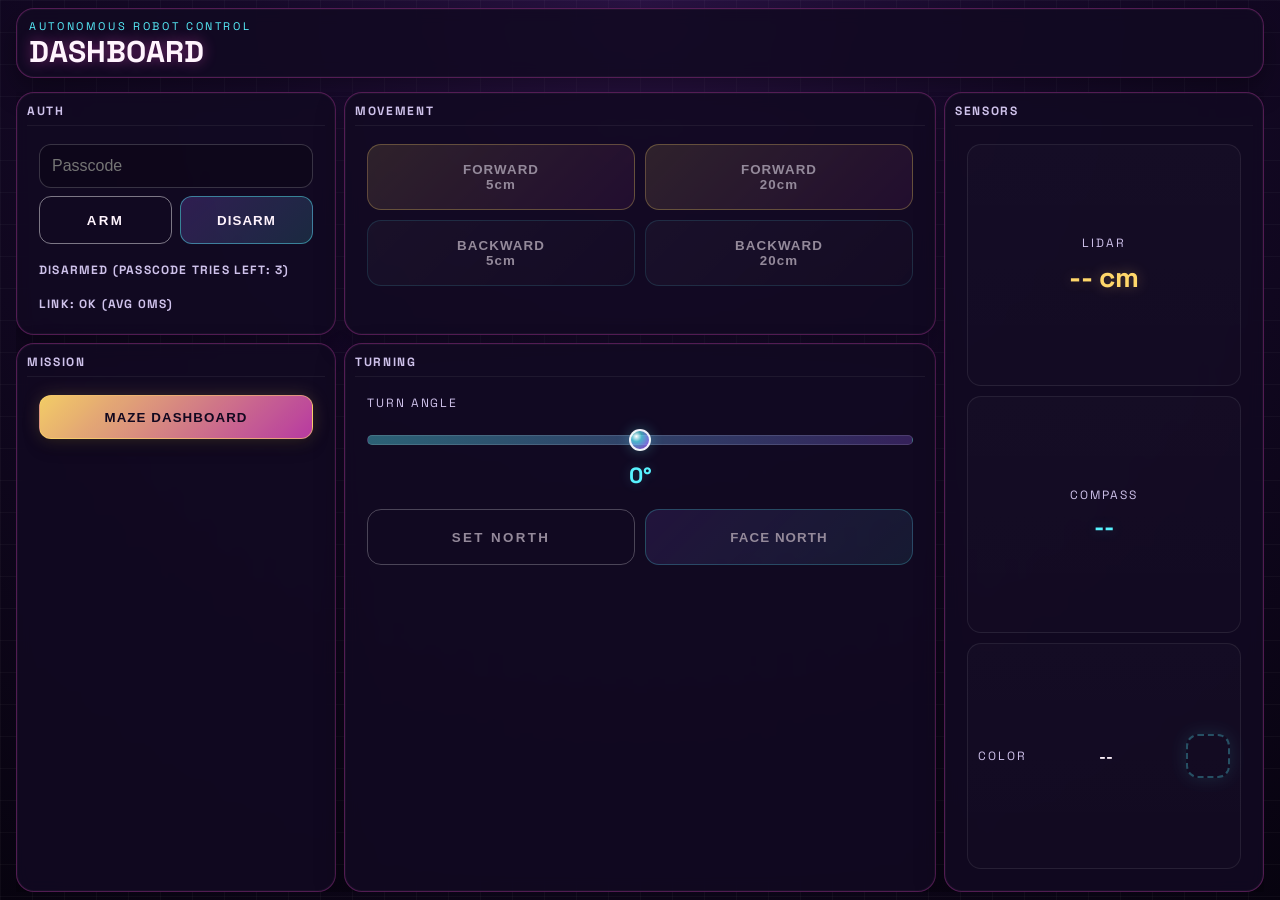
==== commit 730d5a77: "Stabilize iOS/mobile dashboard layout (viewport lock, tighter gutters, /maze RUN+MAP layout tweaks, " ====
--- a/data/esp/index.html
+++ b/data/esp/index.html
@@ -13,6 +13,7 @@
       href="data:image/svg+xml,%3Csvg%20xmlns%3D%27http%3A%2F%2Fwww.w3.org%2F2000%2Fsvg%27%20viewBox%3D%270%200%20100%20100%27%3E%3Crect%20width%3D%27100%27%20height%3D%27100%27%20rx%3D%2720%27%20fill%3D%27%2307030f%27%2F%3E%3Ctext%20x%3D%2750%27%20y%3D%2764%27%20font-size%3D%2756%27%20text-anchor%3D%27middle%27%3E%F0%9F%A4%96%3C%2Ftext%3E%3C%2Fsvg%3E"
     />
     <link rel="stylesheet" type="text/css" href="style.css" />
+    <script src="js/common/viewport_lock.js" defer></script>
     <script src="js/common/netgate.js" defer></script>
     <script src="js/common/comms/store.js" defer></script>
     <script src="js/common/comms/telemetry_manager.js" defer></script>
@@ -41,7 +42,7 @@
                 type="password"
                 inputmode="numeric"
                 autocomplete="off"
-                placeholder="1234"
+                placeholder="Passcode"
               />
               <div class="auth-buttons">
                 <button class="button button-outline button-small" onclick="armRobot()">ARM</button>
--- a/data/esp/style.css
+++ b/data/esp/style.css
@@ -24,6 +24,10 @@
   --safe-right: env(safe-area-inset-right, 0px);
   --safe-bottom: env(safe-area-inset-bottom, 0px);
   --safe-left: env(safe-area-inset-left, 0px);
+
+  /* Viewport lock (set by js/common/viewport_lock.js). Fallback is normal vh. */
+  --app-h: 100vh;
+  --vh: 1vh;
 }
 
 * {
@@ -55,24 +59,24 @@
 
 /* Maze page: fixed one-screen dashboard (no page scroll). */
 body.page-maze {
-  height: 100dvh;
   min-height: 100svh;
+  height: var(--app-h);
   overflow: hidden;
 }
 body.page-maze .app {
-  height: 100dvh;
   min-height: 100svh;
+  height: var(--app-h);
 }
 
 /* Main dashboard page: keep the same one-screen dashboard feel as /maze, but simpler. */
 body.page-dash {
-  height: 100dvh;
   min-height: 100svh;
+  height: var(--app-h);
   overflow: hidden;
 }
 body.page-dash .app {
-  height: 100dvh;
   min-height: 100svh;
+  height: var(--app-h);
 }
 
 .app {
@@ -266,33 +270,6 @@
   font-size: 12px;
 }
 
-.grid {
-  flex: 1;
-  min-height: 0;
-  display: grid;
-  gap: var(--gap);
-  grid-template-columns: 1.2fr 1fr 1fr;
-  grid-template-areas:
-    "mission mission mission"
-    "drive turn lidar"
-    "drive turn compass"
-    "drive turn color";
-  grid-template-rows: auto repeat(3, minmax(0, 1fr));
-  overflow: auto;
-  -webkit-overflow-scrolling: touch;
-  overscroll-behavior: contain;
-  padding-bottom: 2px;
-  scrollbar-width: none; /* Firefox: hide scrollbars */
-}
-.grid::-webkit-scrollbar { width: 0; height: 0; }
-
-.mission { grid-area: mission; }
-.drive { grid-area: drive; }
-.turn { grid-area: turn; }
-.lidar-panel { grid-area: lidar; }
-.compass-panel { grid-area: compass; }
-.color-panel { grid-area: color; }
-
 .panel {
   padding: var(--pad);
   display: flex;
@@ -312,11 +289,6 @@
 .container {
   display: grid;
   grid-template-columns: repeat(2, 1fr);
-  gap: 10px;
-}
-
-.mission-row {
-  display: flex;
   gap: 10px;
 }
 
@@ -372,22 +344,6 @@
 .is-disabled {
   opacity: 0.55;
   pointer-events: none;
-}
-
-.auth-panel {
-  border: 1px solid var(--line);
-  border-radius: 16px;
-  padding: 12px;
-  background: linear-gradient(180deg, rgba(255,255,255,.02), rgba(255,255,255,.01));
-  margin-bottom: 12px;
-}
-
-.auth-row {
-  display: grid;
-  grid-template-columns: 1fr auto auto;
-  gap: 10px;
-  align-items: center;
-  margin-top: 10px;
 }
 
 .auth-input {
@@ -688,26 +644,6 @@
   display: none;
 }
 
-@media (max-width: 980px) {
-  .grid {
-    grid-template-columns: 1fr 1fr;
-    grid-template-areas:
-      "drive turn"
-      "lidar compass"
-      "color color";
-    grid-template-rows: repeat(3, minmax(0, 1fr));
-  }
-
-  .maze-grid {
-    grid-template-columns: 1fr;
-    grid-template-areas:
-      "map"
-      "side";
-    /* Keep map visible, and let the sidebar take remaining height and scroll. */
-    grid-template-rows: minmax(260px, 55vh) minmax(0, 1fr);
-  }
-}
-
 @media (max-width: 680px) {
   body {
     overflow-y: auto; /* allow natural page scroll on small screens */
@@ -724,20 +660,12 @@
 
   .app {
     height: auto;
-  }
-
-  .grid {
-    flex: 0 0 auto;
-    min-height: auto;
-    overflow: visible;
-    grid-template-columns: 1fr;
-    grid-template-areas:
-      "drive"
-      "turn"
-      "lidar"
-      "compass"
-      "color";
-    grid-template-rows: none;
+    width: 100vw;
+    padding:
+      calc(4px + var(--safe-top))
+      calc(4px + var(--safe-right))
+      calc(4px + var(--safe-bottom))
+      calc(4px + var(--safe-left));
   }
 
   .container {
@@ -751,32 +679,16 @@
   .north-container {
     grid-template-columns: 1fr;
   }
-
-  .utility-actions {
-    grid-template-columns: 1fr;
-  }
-
-  .auth-row {
-    grid-template-columns: 1fr;
-  }
-
-  .maze-grid {
-    grid-template-columns: 1fr;
-    grid-template-areas:
-      "map"
-      "side";
-    grid-template-rows: minmax(240px, 52vh) minmax(0, 1fr);
-  }
 }
 
 @media (max-width: 480px) {
   .app {
-    width: calc(100vw - 10px);
+    width: 100vw;
     padding:
-      calc(6px + var(--safe-top))
-      calc(6px + var(--safe-right))
-      calc(6px + var(--safe-bottom))
-      calc(6px + var(--safe-left));
+      calc(4px + var(--safe-top))
+      calc(4px + var(--safe-right))
+      calc(4px + var(--safe-bottom))
+      calc(4px + var(--safe-left));
   }
 
   .container {
@@ -788,7 +700,7 @@
     border-radius: 12px;
   }
 
-  .readout {
+  .readout:not(.readout-compact) {
     min-height: 140px;
   }
 }
@@ -807,23 +719,6 @@
 }
 
 /* Utility actions (Maze / Logout) */
-.utility-actions {
-  margin-top: auto;
-  display: grid;
-  grid-template-columns: 1fr 1fr;
-  gap: 10px;
-}
-
-.utility-actions .button {
-  width: 100%;
-  min-height: 56px;
-  padding: 12px 14px;
-}
-
-.utility-full {
-  grid-column: 1 / -1;
-}
-
 .button-secondary {
   background: linear-gradient(135deg, rgba(155,107,255,.22), rgba(88,243,255,.14));
   border: 1px solid rgba(88, 243, 255, 0.45);
@@ -896,9 +791,9 @@
   grid-template-columns: minmax(280px, 340px) minmax(0, 1fr) minmax(260px, 320px);
   grid-template-rows: auto minmax(0, 1fr) auto;
   grid-template-areas:
-    "auth map sensors"
-    "run map sensors"
-    "tools map sensors";
+    "auth center sensors"
+    "tools center sensors"
+    "tools center sensors";
 }
 
 body.page-maze .maze2 > .panel {
@@ -910,6 +805,25 @@
 body.page-maze .maze2-auth { grid-area: auth; }
 body.page-maze .maze2-run { grid-area: run; }
 body.page-maze .maze2-map { grid-area: map; }
+body.page-maze .maze2-center {
+  grid-area: center;
+  display: flex;
+  flex-direction: column;
+  gap: 8px;
+  min-width: 0;
+  min-height: 0;
+  overflow: hidden;
+}
+body.page-maze .maze2-center .maze2-map {
+  flex: 1;
+  min-height: 0;
+}
+
+/* RUN should be full middle-column width (same as MAP). Height stays content-sized naturally. */
+body.page-maze .maze2-center .maze2-run {
+  width: 100%;
+  align-self: stretch;
+}
 body.page-maze .maze2-sensors {
   grid-area: sensors;
   display: grid;
@@ -940,6 +854,14 @@
   margin-bottom: 8px;
   border-bottom: 1px solid rgba(255,255,255,.06);
   padding-bottom: 6px;
+}
+
+body.page-maze .deck-head-right {
+  display: flex;
+  flex-direction: column;
+  align-items: flex-end;
+  gap: 4px;
+  min-width: 0;
 }
 
 body.page-maze .deck-title {
@@ -1163,8 +1085,8 @@
   /* Prevent the Map panel from overflowing/covering the stack on tablets/phones. */
   body.page-maze .map-viewport {
     flex: 0 0 auto;
-    height: clamp(260px, 55vh, 560px);
-    max-height: 70vh;
+    height: clamp(260px, calc(var(--vh) * 55), 560px);
+    max-height: calc(var(--vh) * 70);
     box-sizing: border-box;
   }
   body.page-maze .maze2-map #mapCanvas {
@@ -1210,8 +1132,8 @@
   body.page-maze .map-viewport {
     flex: 0 0 auto;
     min-height: 320px;
-    max-height: 72vh;
-    height: 60vh;
+    max-height: calc(var(--vh) * 72);
+    height: calc(var(--vh) * 60);
     box-sizing: border-box;
     align-items: center;
     justify-content: center;
@@ -1265,26 +1187,6 @@
   min-width: 0;
 }
 
-/* Compact sidebar */
-.maze-side {
-  min-width: 0;
-  min-height: 0;
-  display: flex;
-  flex-direction: column;
-  gap: 10px;
-  overflow: auto;
-  overscroll-behavior: contain;
-  scrollbar-width: none;
-}
-.maze-side::-webkit-scrollbar { width: 0; height: 0; }
-
-.side-top {
-  display: flex;
-  align-items: center;
-  justify-content: space-between;
-  gap: 10px;
-}
-
 .page-maze .top {
   padding: 12px 14px;
 }
@@ -1308,26 +1210,6 @@
   padding: 10px 12px;
   border-radius: 12px;
   letter-spacing: .14em;
-}
-
-.auth-panel-compact {
-  margin-bottom: 0;
-  padding: 10px;
-}
-
-.auth-slim {
-  display: flex;
-  align-items: center;
-  justify-content: space-between;
-  gap: 10px;
-  flex-wrap: wrap;
-}
-
-.side-actions {
-  display: grid;
-  grid-template-columns: 1fr 1fr;
-  gap: 10px;
-  align-items: stretch;
 }
 
 .readout-inline {
@@ -1543,7 +1425,7 @@
   padding: 10px 12px 12px;
   display: grid;
   gap: 12px;
-  max-height: 42vh;
+  max-height: calc(var(--vh) * 42);
   overflow: auto;
 }
 
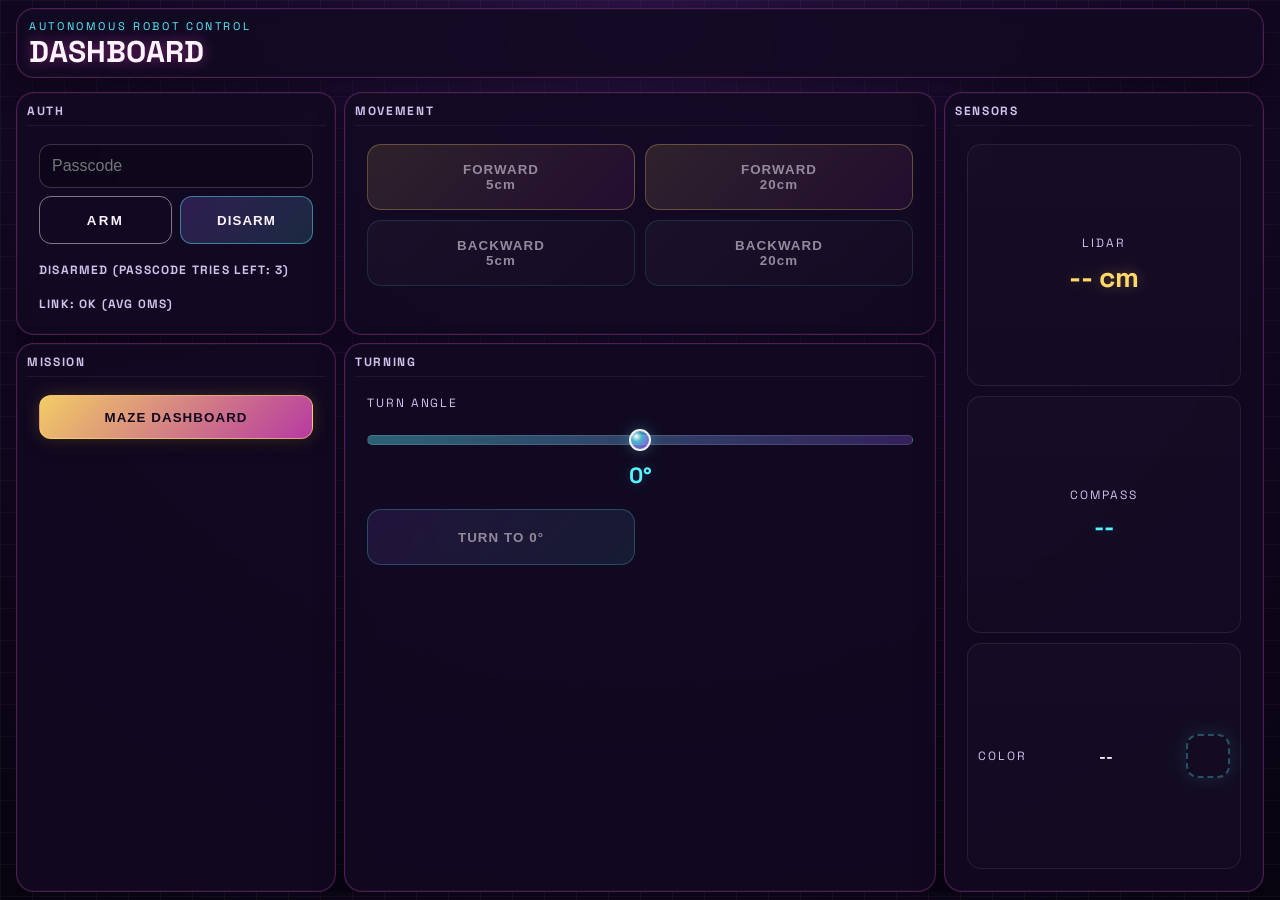
==== commit 423a86d9: "Remove legacy SetNorth/North control paths end-to-end, clean zombie sequence/LCD and standalone driv" ====
--- a/data/esp/index.html
+++ b/data/esp/index.html
@@ -16,6 +16,7 @@
     <script src="js/common/viewport_lock.js" defer></script>
     <script src="js/common/netgate.js" defer></script>
     <script src="js/common/comms/store.js" defer></script>
+    <script src="js/common/comms/auth_manager.js" defer></script>
     <script src="js/common/comms/telemetry_manager.js" defer></script>
     <script src="js/common/comms/orchestrator.js" defer></script>
     <script src="js/pages/script.js" defer></script>
@@ -97,8 +98,7 @@
             />
             <div id="compassValue">0°</div>
             <div class="north-container">
-              <button class="button button-outline" data-requires-arm="1" onclick="setNorth()">SET NORTH</button>
-              <button class="button button-secondary" data-requires-arm="1" onclick="faceNorth()">FACE NORTH</button>
+              <button class="button button-secondary" data-requires-arm="1" onclick="sendCompassValue(0)">TURN TO 0°</button>
             </div>
           </div>
         </section>
--- a/data/esp/style.css
+++ b/data/esp/style.css
@@ -965,6 +965,141 @@
   white-space: nowrap;
 }
 
+/* Simple form helpers (shared by /maze and main) */
+body .divider {
+  height: 1px;
+  width: 100%;
+  background: rgba(255, 255, 255, 0.10);
+  margin: 10px 0;
+}
+
+body .planner-row {
+  display: grid;
+  gap: 8px;
+  min-width: 0;
+}
+
+body .planner-title {
+  font-size: 11px;
+  letter-spacing: 0.10em;
+  text-transform: uppercase;
+  color: rgba(255, 255, 255, 0.78);
+  white-space: nowrap;
+  line-height: 1;
+}
+
+body .planner-controls {
+  display: grid;
+  grid-template-columns: repeat(2, minmax(220px, 1fr));
+  gap: 10px;
+  min-width: 0;
+}
+
+body .planner-item {
+  display: grid;
+  grid-template-columns: minmax(80px, 112px) minmax(100px, 1fr) 44px;
+  align-items: center;
+  gap: 8px;
+  min-width: 0;
+  border: 1px solid rgba(255,255,255,.08);
+  border-radius: 12px;
+  background: linear-gradient(180deg, rgba(255,255,255,.03), rgba(255,255,255,.01));
+  padding: 8px 10px;
+}
+
+body .planner-label {
+  font-size: 11px;
+  letter-spacing: 0.08em;
+  text-transform: uppercase;
+  color: rgba(255, 255, 255, 0.70);
+  white-space: nowrap;
+  line-height: 1;
+}
+
+body .planner-input {
+  width: 100%;
+  min-width: 0;
+  color: rgba(255,255,255,.92);
+  outline: none;
+}
+
+body .planner-slider {
+  -webkit-appearance: none;
+  appearance: none;
+  height: 10px;
+  border-radius: 999px;
+  border: 1px solid rgba(255, 255, 255, 0.12);
+  background: linear-gradient(90deg, rgba(88,243,255,.42), rgba(155,107,255,.28));
+}
+
+body .planner-slider:focus {
+  border-color: rgba(88,243,255,.55);
+  box-shadow: 0 0 0 3px rgba(88,243,255,.14);
+}
+
+body .planner-slider::-webkit-slider-thumb {
+  -webkit-appearance: none;
+  appearance: none;
+  width: 18px;
+  height: 18px;
+  margin-top: -5px;
+  border-radius: 50%;
+  border: 2px solid rgba(255,255,255,.92);
+  background: radial-gradient(circle at 30% 30%, #ffffff, rgba(88,243,255,.8) 35%, rgba(155,107,255,.85) 78%);
+  box-shadow: 0 0 10px rgba(88,243,255,.26);
+}
+
+body .planner-slider::-moz-range-thumb {
+  width: 18px;
+  height: 18px;
+  border-radius: 50%;
+  border: 2px solid rgba(255,255,255,.92);
+  background: radial-gradient(circle at 30% 30%, #ffffff, rgba(88,243,255,.8) 35%, rgba(155,107,255,.85) 78%);
+  box-shadow: 0 0 10px rgba(88,243,255,.26);
+}
+
+body .planner-value {
+  justify-self: end;
+  min-width: 38px;
+  text-align: right;
+  font-variant-numeric: tabular-nums;
+  font-size: 12px;
+  font-weight: 800;
+  color: var(--text);
+}
+
+body .planner-slider:focus-visible {
+  border-color: rgba(130, 95, 255, 0.55);
+  box-shadow: 0 0 0 3px rgba(130, 95, 255, 0.18);
+}
+
+/* Mid-width maze layout: avoid planner label/slider collisions by stacking
+   one control per row while keeping desktop layout elsewhere. */
+@media (min-width: 981px) and (max-width: 1380px) {
+  body.page-maze .planner-controls {
+    grid-template-columns: 1fr;
+    gap: 6px;
+  }
+  body.page-maze .planner-item {
+    grid-template-columns: minmax(86px, 118px) minmax(100px, 1fr) 30px;
+    gap: 8px;
+    padding: 6px 9px;
+  }
+}
+
+@media (max-width: 520px) {
+  body .planner-row {
+    gap: 8px;
+  }
+  body .planner-controls {
+    width: 100%;
+    grid-template-columns: 1fr;
+  }
+  body .planner-item {
+    grid-template-columns: minmax(74px, 96px) minmax(120px, 1fr) 44px;
+  }
+}
+
 body.page-maze .telemetry {
   grid-template-columns: 1fr;
 }
